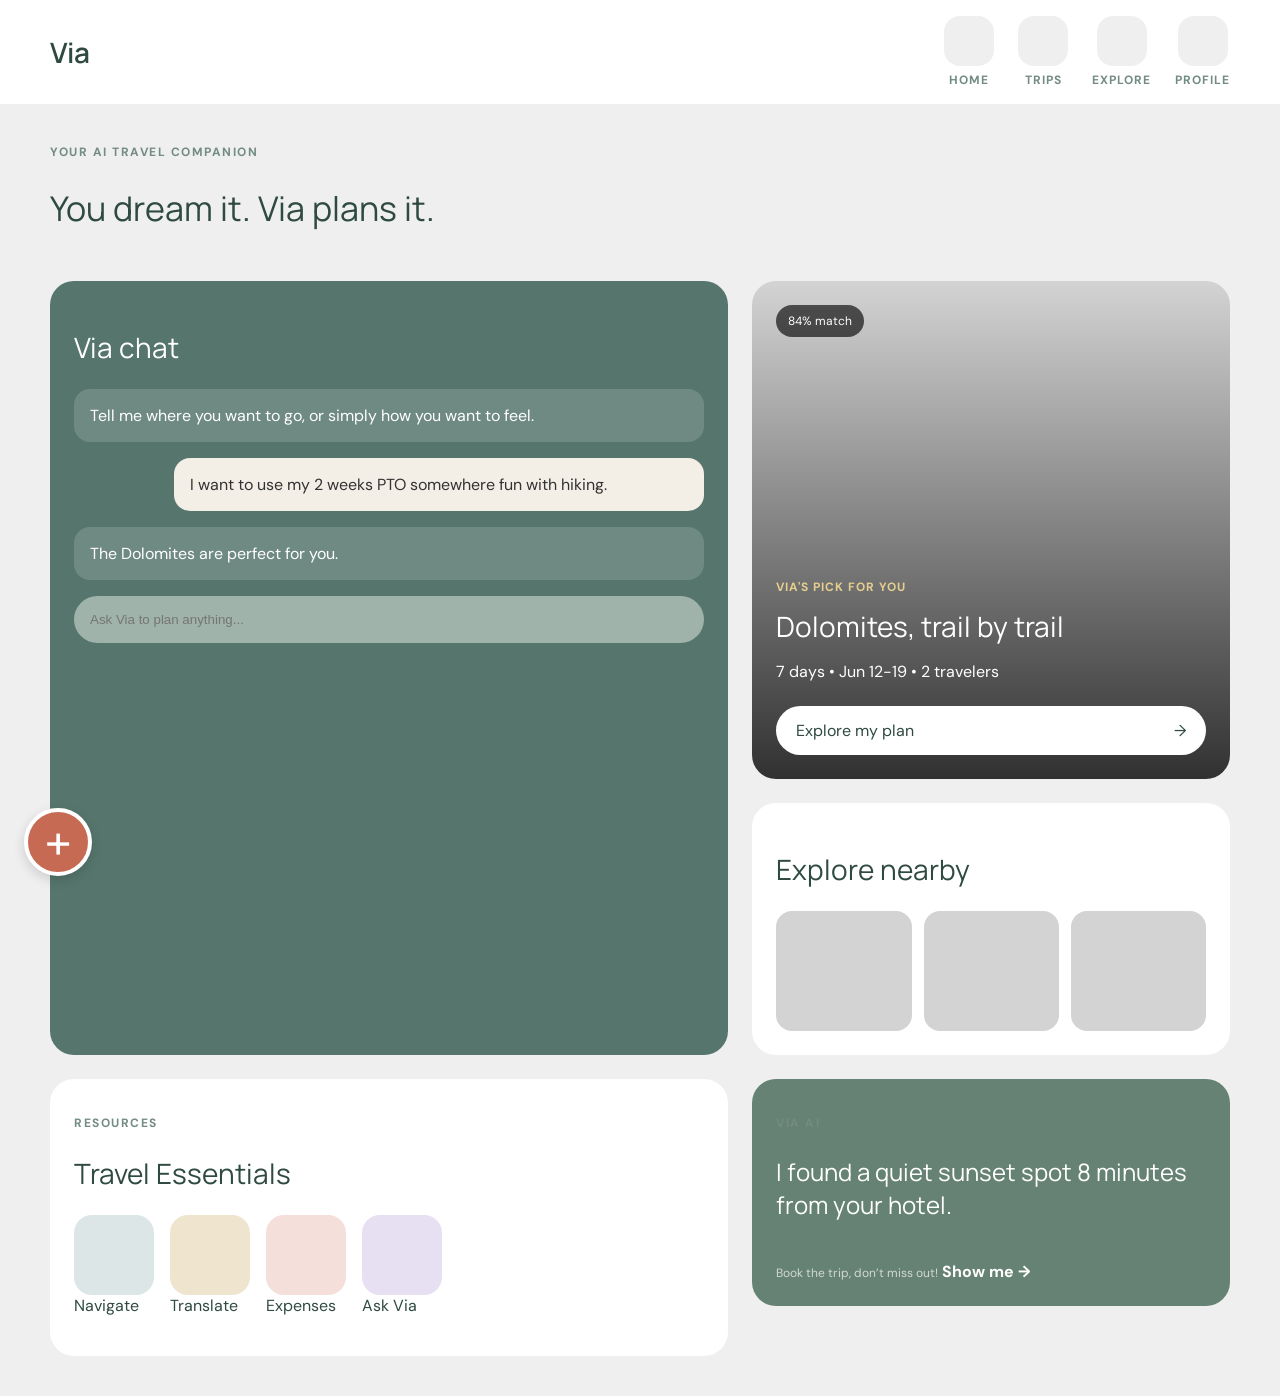
==== html/index.html @ 29789578 "added folders for html and css" ====
<!doctype html>
<html lang="en">

<head>
    <meta charset="UTF-8" />
    <meta name="viewport" content="width=device-width, initial-scale=1.0">
    <link rel="stylesheet" href="../css/styles.css" />
    <link rel="stylesheet" href="../css/home.css" />
    <link rel="manifest" href="../pwa-manifest.json" />
    <title>Home</title>

    <link rel="preconnect" href="https://fonts.googleapis.com">
    <link rel="preconnect" href="https://fonts.gstatic.com" crossorigin>
    <link href="https://fonts.googleapis.com/css2?family=DM+Sans:wght@400;500;700&family=Manrope:wght@300;400;500;600&display=swap" rel="stylesheet">
</head>

<body>

<!--NAVBAR-->

    <nav>
        <div class="logo">Via</div>
        
            <ul class="menu">

                <li> <a href="index.html"></a>     <span>Home</span> </li>
                <li> <a href="trips.html"></a>     <span>Trips</span> </li>
                <li> <a href="explore.html"></a>   <span>Explore</span> </li>
                <li> <a href="profile.html"></a>   <span>Profile</span></li>

            </ul>

        <div class="plus-button">+</div>
    </nav>

<!--PAGE TITLE-->

    <div class="container">

    <header id="homeHeader">
                <div>
                    <p class="eyebrow">Your AI travel companion</p>
                    <h1>You dream it. Via plans it.</h1>
                </div>
                <div class="avatar" aria-label="Profile"></div>
            </header>


<!--VIA CHAT section-->

            <section id="homeChat">
                <h2>Via chat</h2>

                <div class="message">Tell me where you want to go, or simply how you want to feel.</div>
                <div class="user-message">I want to use my 2 weeks PTO somewhere fun with hiking.</div>
                <div class="message">The Dolomites are perfect for you.</div>

                <input type="text" placeholder="Ask Via to plan anything..."/>
            </section>
            


<!--Via's Pick For You section-->        

            <section id="homePick">

                <div class="pick-overlay">
                    <div class="match-badge">84% match</div>
                    <div class="pick-content">
                        
                        <p class="pick-label">VIA'S PICK FOR YOU</p>
                        <h2>Dolomites, trail by trail</h2>
                        <p>7 days • Jun 12-19 • 2 travelers</p>

                        <a href="trips.html" class="pick-button">Explore my plan<span>→</span></a>

                    </div>
                </div>
            </section>



<!--EXPLORE NEARBY section--> 

            <section id="homeExplore">
                <h2>Explore nearby</h2>
                <div class="explore-cards">

                    <div class="explore-card"></div>
                    <div class="explore-card"></div>
                    <div class="explore-card"></div>

                </div>
            </section>

<!--TRAVEL ESSENTIALS section--> 

            <section id="homeEssentials">
                <p class="eyebrow">Resources</p>
                <h2>Travel Essentials</h2>
                <ul class="tiles">
                    <li><div class="tile"></div>Navigate</li>
                    <li><div class="tile cream"></div>Translate</li>
                    <li><div class="tile pink"></div>Expenses</li>
                    <li><div class="tile lilac"></div>Ask Via</li>
                </ul>
            </section>

<!--VIA RECOMMENDATION section-->

            <section id="homeNotice">
                <p class="eyebrow light">Via AI</p>
                <h3>I found a quiet sunset spot 8 minutes from your hotel.</h3>
                <small>Book the trip, don’t miss out!</small>
                <a href="#" class="show-me">Show me →</a>
            </section>


        
    </div>



    </body>

</html>
---- css/styles.css ----
:root {
    --bg: #EFEFEF;
    --green-dark: #2f4a42;
    --green: #5d7b70;
    --gap: 24px;
}

body {
    font-family: "DM Sans", sans-serif;
    background-color: var(--bg);
    color: var(--green-dark);

    margin: 0;
}

section {
    background: white;
    border-radius: 24px;
    padding: 24px;
}

header {
    padding: 0;
}

.container {
    display: grid;
    gap: var(--gap);
    padding: 1rem;
    align-content: start;
}

section,
header {
    scroll-margin-top: 90px;
}

header {
    display: flex;
    justify-content: space-between;
    align-items: flex-start;
}

/*---------------NAVBAR---------------------*/


nav {
    position: sticky;
    top: 0;
    z-index: 1000;

    display: flex;
    justify-content: space-between;
    align-items: center;

    padding: 16px 50px;

    background: white;
}

.logo {
    font-family: Manrope;
    font-size: 28px;
    font-weight: 600;
    color: #2f4a42;
}


.menu { /*navbar button group*/
    display: flex;
    gap: 24px;

    list-style: none;
    margin: 0;
    padding: 0;
}


.menu li { /*navbar item*/
    display: flex;
    flex-direction: column;
    align-items: center;
    gap: 6px;
}


.menu a { /*navbar button*/
    width: 50px;
    height: 50px;

    background: #EFEFEF;
    border-radius: 16px;

    display: block;

    text-decoration: none;
}


.menu span { /*navbar label*/
    font-family: "DM Sans", sans-serif;
    font-size: 12px;
    font-weight: 700;

    text-transform: uppercase;
    letter-spacing: 1px;

    color: #728b83;
}

.menu a:hover {
    background: rgba(158, 212, 158, 0.5);
}




/*---------------FLOATING PLUS BUTTON-----------------*/


.plus-button {
    position: fixed;
    bottom: 24px;
    left: 24px;

    width: 60px;
    height: 60px;

    border-radius: 50%;
    background: #c76a53;

    color: white;

    display: flex;
    justify-content: center;
    align-items: center;
    line-height: 1;

    font-size: 48px;

    border: 4px solid white;
    box-shadow: 0 4px 12px rgba(0, 0, 0, 0.15);

    z-index: 2000;
}



/*---------------TEXT STYLING-----------------*/

.eyebrow {
    font-family: "DM Sans", sans-serif;
    font-size: 12px;
    font-weight: 700;

    text-transform: uppercase;
    letter-spacing: 1.5px;

    color: #728b83;

    margin-bottom: 8px;
}

h1 {
    font-family: Manrope;
    font-size: 34px;
    font-weight: 400;
    line-height: 1.5;
}

h2 {
    font-family: Manrope;
    font-size: 28px;
    font-weight: 400;
}

h3 {
    font-family: Manrope;
    font-size: 24px;
    font-weight: 400;
}

small {
    font-size: 12px;
    opacity: .7;
}


.container {
    display: grid;
    gap: var(--gap);
    padding: 1rem;
    align-content: start;
    grid-template-columns: repeat(4, 1fr);
}




@media (min-width: 768px) {

    nav {
        padding: 16px 50px;
    }

    .container {
        grid-template-columns: repeat(8, 1fr);
        padding: 28px 50px 40px;
    }
}



@media (min-width: 1100px) {

    .container {
        display: grid;
        grid-template-columns: repeat(12, minmax(0, 1fr));

        column-gap: 24px;
        row-gap: 24px;

        padding: 28px 50px 40px;

        align-content: start;
    }
}
---- css/home.css ----
/*----------------------------------------------------*/
/* ------------------HOME page----------------------- */
/*----------------------------------------------------*/



/* ------------------AI CHAT CARD---------------------- */

#homeChat {
    background: #56766D;
    color: #ffffff;
}

.message,
.user-message {
    background: rgba(255,255,255,.15);
    padding: 16px;
    border-radius: 16px;
    margin-bottom: 16px;
}

.user-message {
    background: #f3eee6;
    color: #333;
    margin-left: 100px;
}

#homeChat input {
    width: 100%;
    box-sizing: border-box;

    padding: 16px;

    border: none;
    border-radius: 30px;

    background: #9fb3aa;
    color: white;
}



/* ------------------VIA PICK card---------------------- */

#homePick {
    padding: 0;

    min-height: 450px;

    background-image: url("images/dolomites.png");
    background-size: cover;
    background-position: center;

    overflow: hidden;
}

.pick-overlay {
    min-height: 450px;
    padding: 24px;

    display: flex;
    flex-direction: column;
    justify-content: space-between;

    background: linear-gradient(
        to bottom,
        #0000002c,
        #000000ce
    );
}

.match-badge {
    width: fit-content;
    padding: 8px 12px;
    border-radius: 20px;
    background: #000000a2;
    color: white;
    font-size: 12px;
}

.pick-content {
    color: white;
}

.pick-label {
    font-size: 12px;
    font-weight: 700;

    letter-spacing: 1px;

    color: #e5cf8e;
}

.pick-content h2 {
    color: white;
    margin: 8px 0;
}

.pick-button {
    margin-top: 24px;

    background: white;
    color: var(--green-dark);

    text-decoration: none;

    border-radius: 30px;

    padding: 14px 20px;

    display: flex;
    justify-content: space-between;
    align-items: center;
}


/* ------------------EXPLORE card---------------------- */

.explore-cards {
    display: flex;
    gap: 12px;
    margin-top: 16px;
}

.explore-card {
    flex: 1;
    height: 120px;

    border-radius: 16px;

    background: lightgray;
}


/* ------------------TRAVEL ESSENTIALS card---------------------- */

.tiles {
    display: flex;
    gap: 16px;

    padding: 0;

    list-style: none;

    margin-top: 20px;
}

.tile {
    width: 80px;
    height: 80px;

    border-radius: 18px;

    background: #dce6e6;
}

.cream {
    background: #efe4cd;
}

.pink {
    background: #f4dfda;
}

.lilac {
    background: #e6e0f2;
}


/* ------------------VIA AI suggestion card---------------------- */

#homeNotice {
    background: #668274;
    color: white;
}

.show-me {
    display: inline-block;

    margin-top: 16px;

    color: white;

    text-decoration: none;
    font-weight: bold;
}



/*MOBILE*/

#homeHeader         {grid-column: 1 / -1;}
#homeChat           {grid-column: 1 / -1;}
#homePick           {grid-column: 1 / -1;}
#homeExplore        {grid-column: 1 / -1;}
#homeEssentials     {grid-column: 1 / -1;}
#homeNotice         {grid-column: 1 / -1;}

@media (min-width: 768px) {
    #homeHeader      {grid-column: 1 / -1;}
    #homeChat        {grid-column: 1 / -1;}
    #homePick        {grid-column: 1 / 5;}
    #homeNotice      {grid-column: 5 / -1;}
    #homeExplore     {grid-column: 1 / -1;}
    #homeEssentials  {grid-column: 1 / -1;}
}

@media (min-width: 1100px) {

    #homeHeader     {grid-column: 1 / -1;}
    #homeChat       {grid-column: 1 / 8; grid-row: 2 / 4;}
    #homeEssentials {grid-column: 1 / 8; grid-row: 4 / 6;}
    #homePick       {grid-column: 8 / -1; grid-row: 2;}
    #homeExplore    {grid-column: 8 / -1; grid-row: 3;}
    #homeNotice     {grid-column: 8 / -1; grid-row: 4;}
}
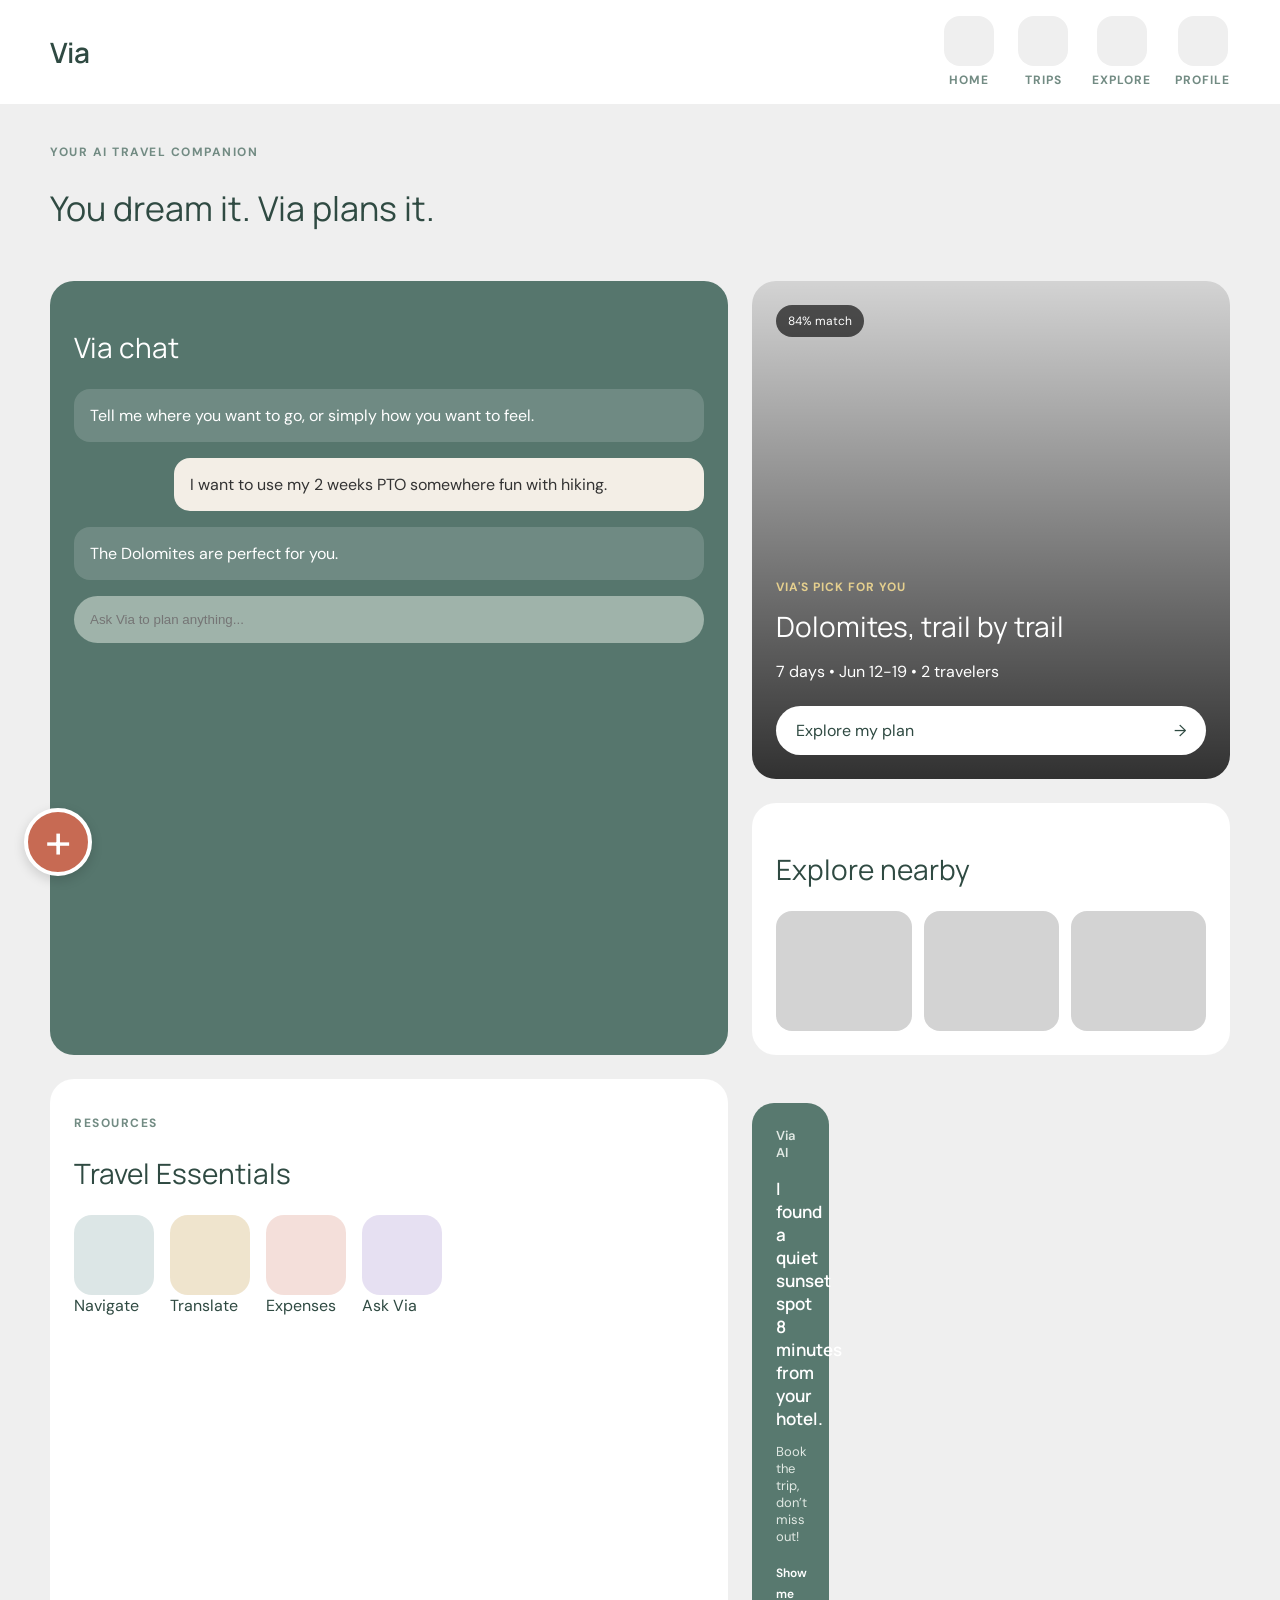
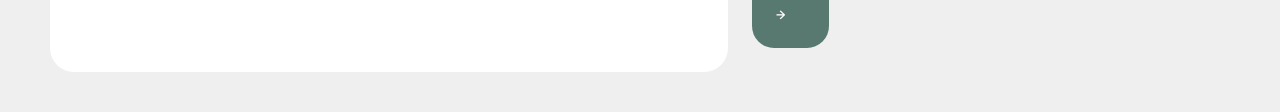
==== commit 3c689ada: "fixed Via Suggestion card on Home" ====
--- a/html/index.html
+++ b/html/index.html
@@ -108,13 +108,12 @@
 
 <!--VIA RECOMMENDATION section-->
 
-            <section id="homeNotice">
-                <p class="eyebrow light">Via AI</p>
+            <div class="via-suggestion">
+                <p class="suggestion-label">Via AI</p>
                 <h3>I found a quiet sunset spot 8 minutes from your hotel.</h3>
-                <small>Book the trip, don’t miss out!</small>
-                <a href="#" class="show-me">Show me →</a>
-            </section>
-
+                <p>Book the trip, don’t miss out!</p>
+                <a href="#">Show me →</a>
+            </div>
 
         
     </div>
--- a/css/home.css
+++ b/css/home.css
@@ -169,20 +169,42 @@
 
 /* ------------------VIA AI suggestion card---------------------- */
 
-#homeNotice {
-    background: #668274;
-    color: white;
-}
-
-.show-me {
-    display: inline-block;
-
-    margin-top: 16px;
-
-    color: white;
-
+.via-suggestion {
+    margin-top: 24px;
+    padding: 24px;
+
+    background: #58796f;
+    color: white;
+
+    border-radius: 22px;
+}
+
+.suggestion-label {
+    font-size: 11px;
+    font-weight: 600;
+    color: #d6e3dc;
+    margin: 0 0 10px;
+}
+
+.via-suggestion h3 {
+    font-size: 17px;
+    font-weight: 600;
+    color: white;
+
+    margin: 0 0 10px;
+}
+
+.via-suggestion p {
+    font-size: 13px;
+    color: #e1e9e4;
+    margin-bottom: 16px;
+}
+
+.via-suggestion a {
+    color: white;
+    font-size: 12px;
+    font-weight: 600;
     text-decoration: none;
-    font-weight: bold;
 }
 
 
